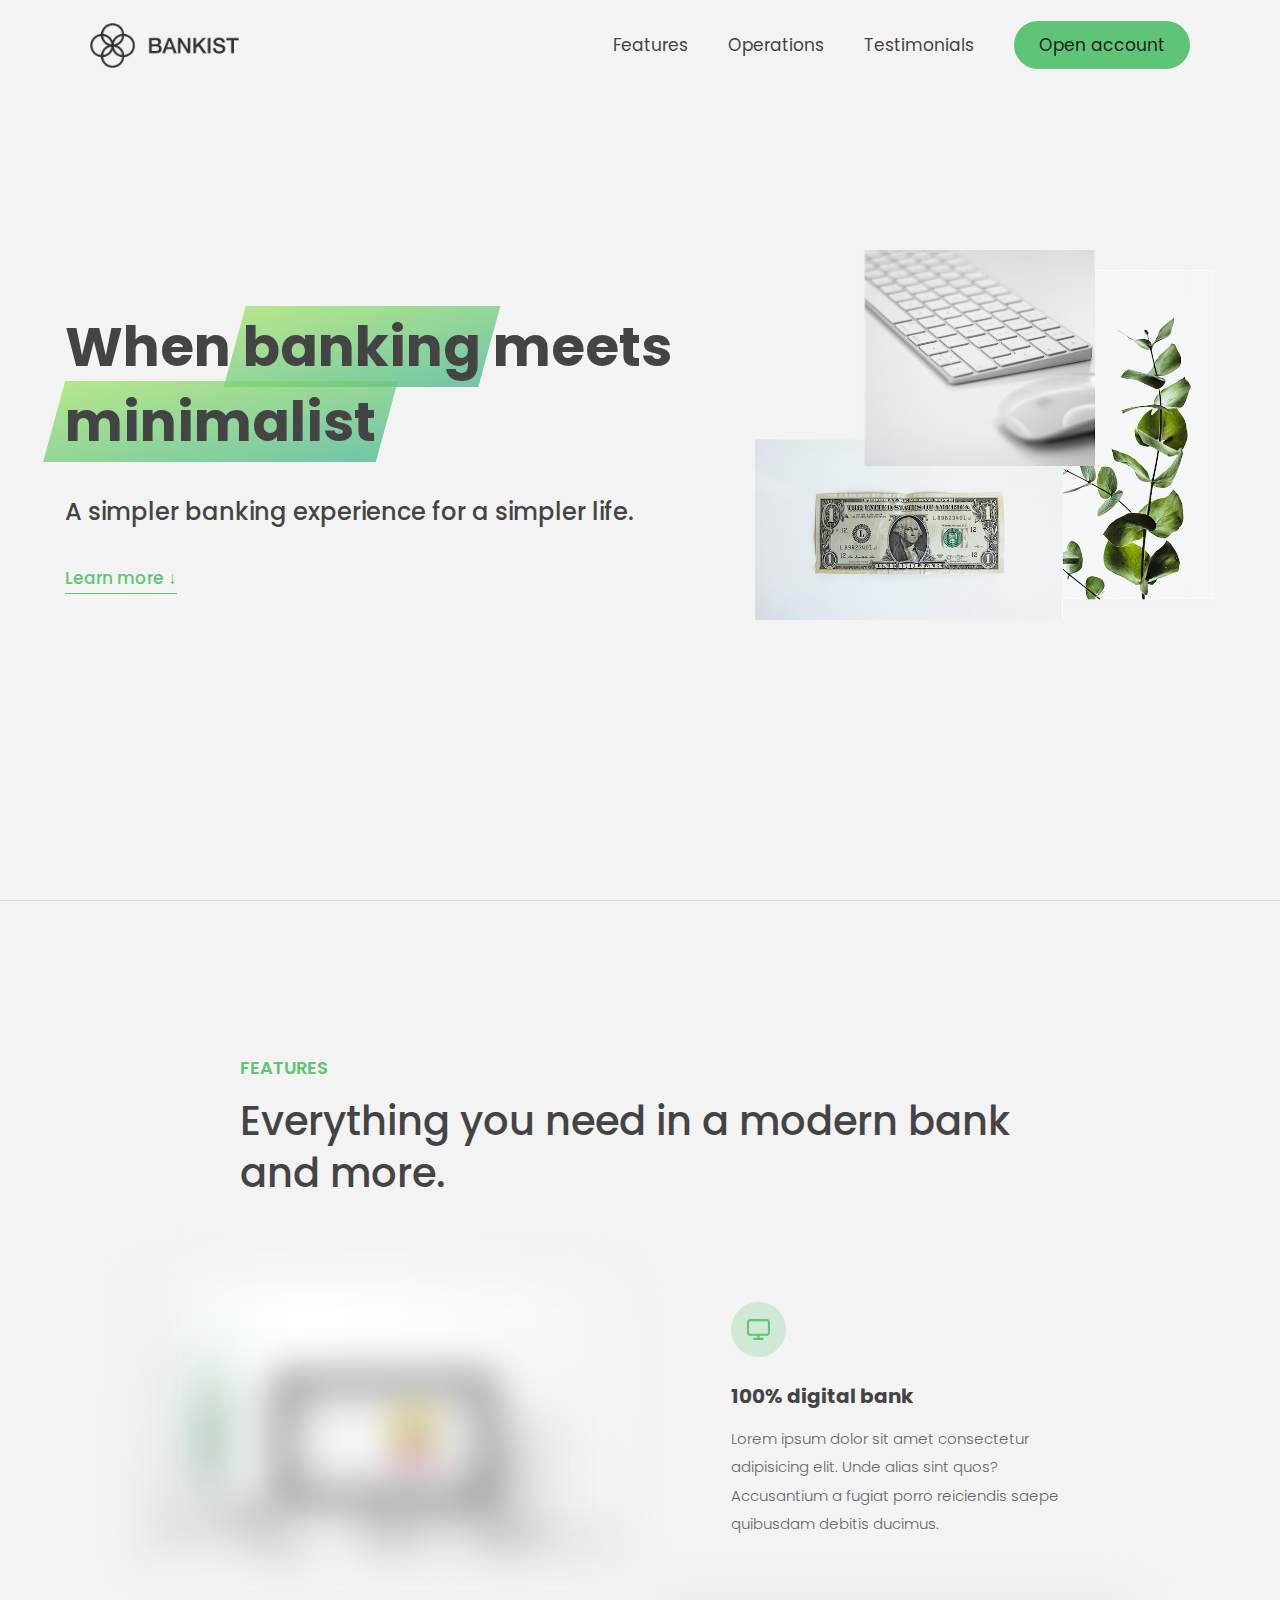
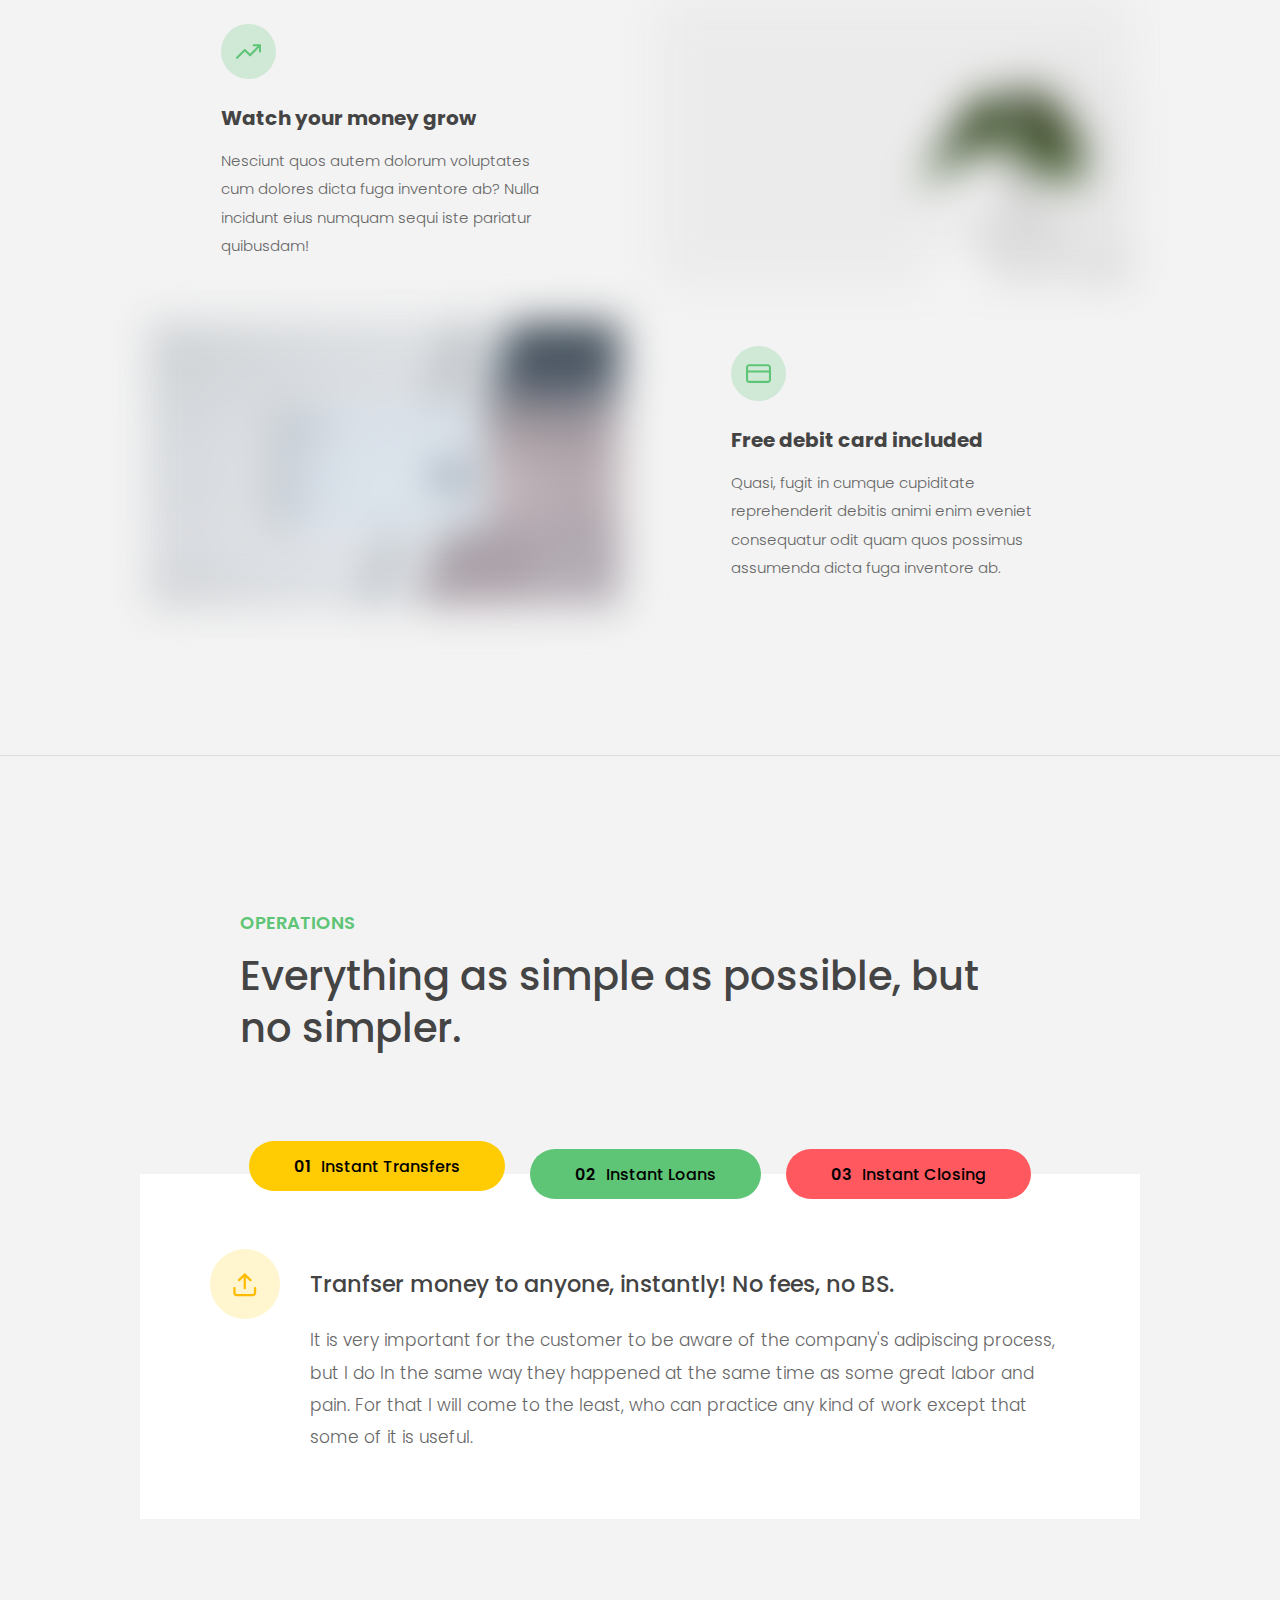
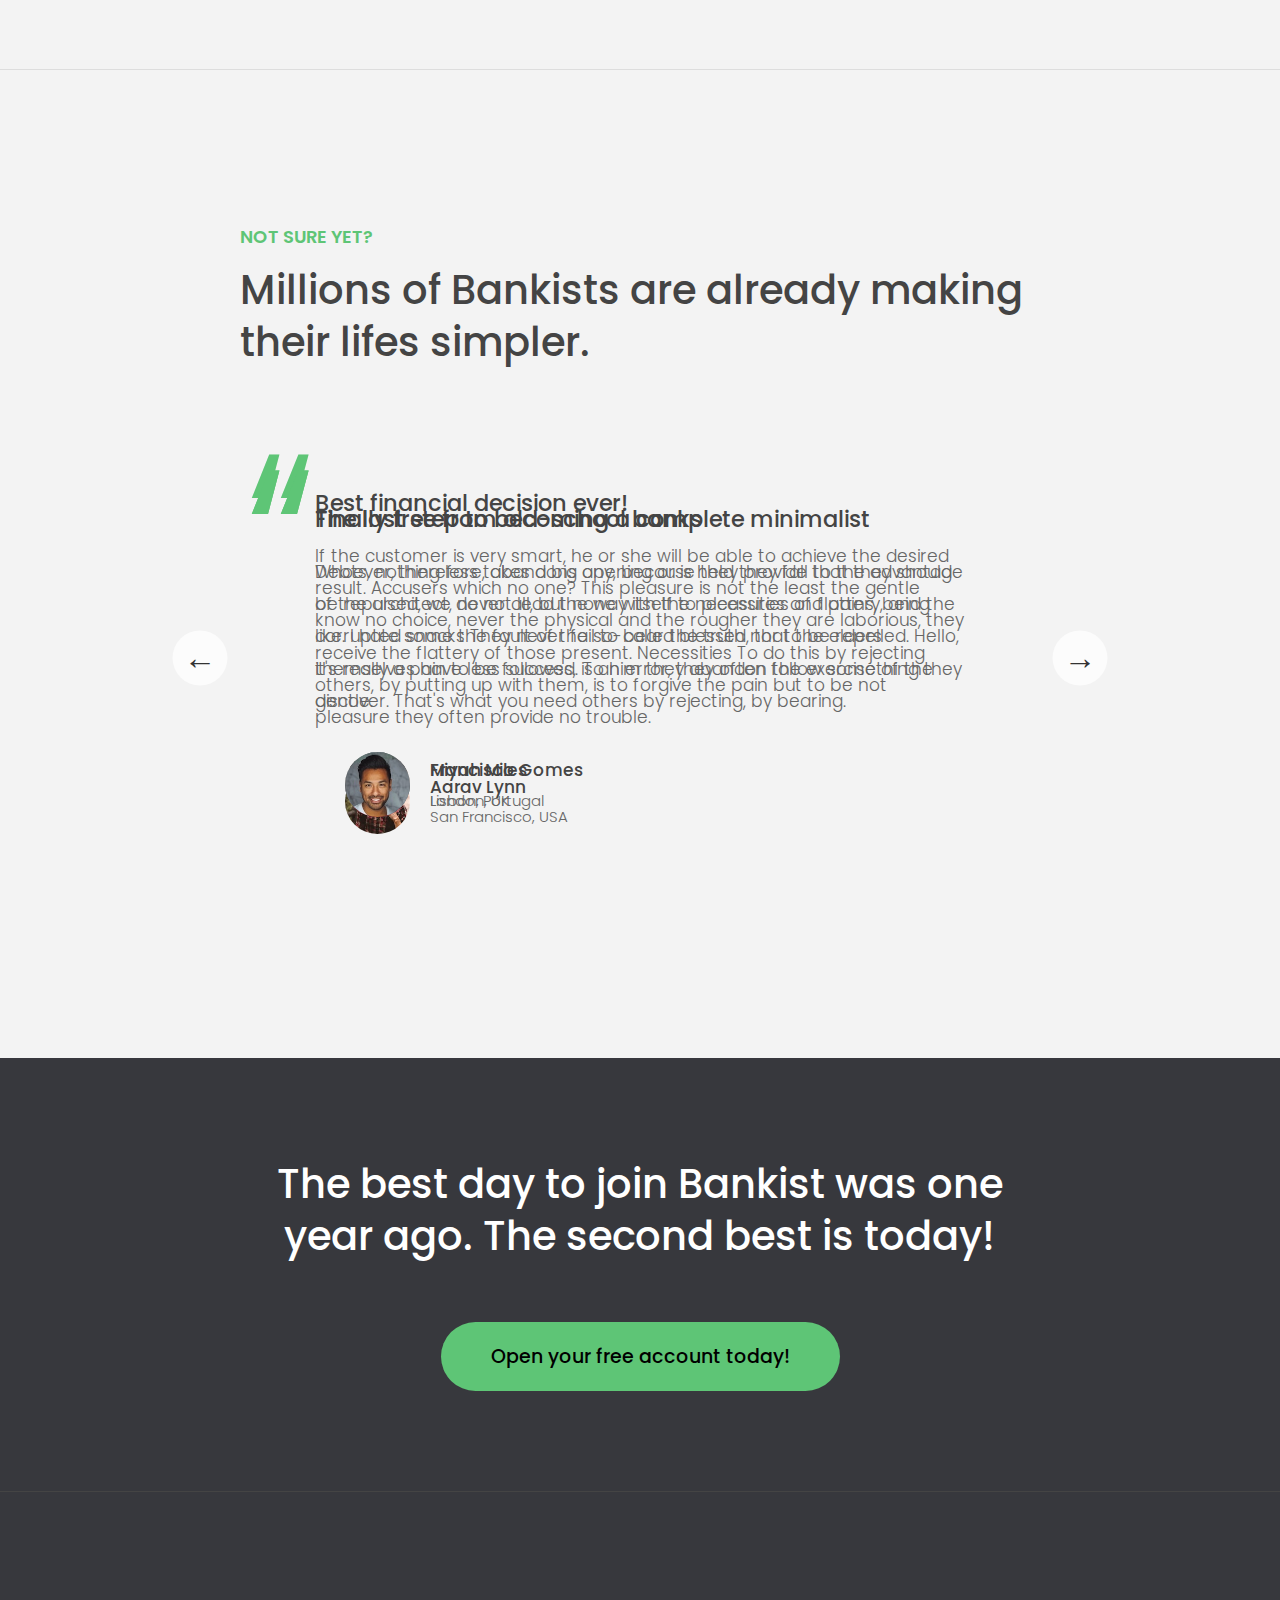
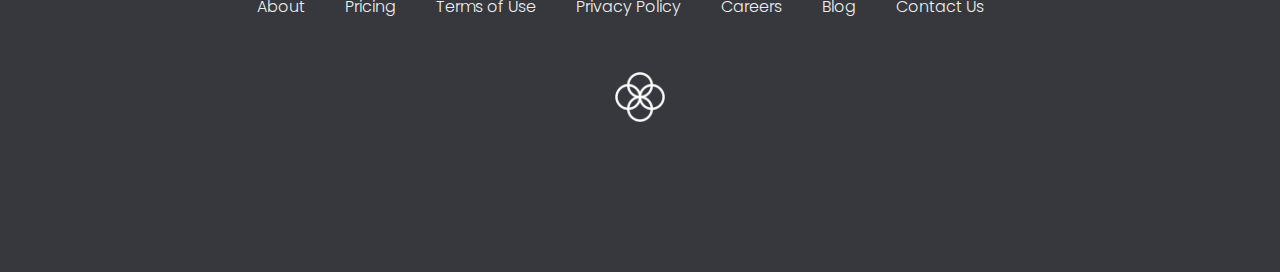
==== Bankist Marketing Page/index.html @ 5b470ec5 "Moved Projects to a new Repo" ====
<!DOCTYPE html>
<html lang="en">
  <head>
    <meta charset="UTF-8" />
    <meta name="viewport" content="width=device-width, initial-scale=1.0" />
    <meta http-equiv="X-UA-Compatible" content="ie=edge" />
    <link rel="shortcut icon" type="image/png" href="img/icon.png" />

    <link
      href="https://fonts.googleapis.com/css?family=Poppins:300,400,500,600&display=swap"
      rel="stylesheet"
    />
    <link rel="stylesheet" href="style.css" />
    <title>Bankist | When Banking meets Minimalist</title>
  </head>
  <body>
    <header class="header">
      <nav class="nav">
        <img
          src="img/logo.png"
          alt="Bankist logo"
          class="nav__logo"
          id="logo"
        />
        <ul class="nav__links">
          <li class="nav__item">
            <a class="nav__link" href="#section--1">Features</a>
          </li>
          <li class="nav__item">
            <a class="nav__link" href="#section--2">Operations</a>
          </li>
          <li class="nav__item">
            <a class="nav__link" href="#section--3">Testimonials</a>
          </li>
          <li class="nav__item">
            <a class="nav__link nav__link--btn btn--show-modal" href="#"
              >Open account</a
            >
          </li>
        </ul>
      </nav>

      <div class="header__title">
        <h1>
          When
          <!-- Green highlight effect -->
          <span class="highlight">banking</span>
          meets<br />
          <span class="highlight">minimalist</span>
        </h1>
        <h4>A simpler banking experience for a simpler life.</h4>
        <button class="btn--text btn--scroll-to">Learn more &DownArrow;</button>
        <img
          src="img/hero.png"
          class="header__img"
          alt="Minimalist bank items"
        />
      </div>
    </header>

    <section class="section" id="section--1">
      <div class="section__title">
        <h2 class="section__description">Features</h2>
        <h3 class="section__header">
          Everything you need in a modern bank and more.
        </h3>
      </div>

      <div class="features">
        <img
          src="img/digital-lazy.jpg"
          data-src="img/digital.jpg"
          alt="Computer"
          class="features__img lazy-img"
        />
        <div class="features__feature">
          <div class="features__icon">
            <svg>
              <use xlink:href="img/icons.svg#icon-monitor"></use>
            </svg>
          </div>
          <h5 class="features__header">100% digital bank</h5>
          <p>
            Lorem ipsum dolor sit amet consectetur adipisicing elit. Unde alias
            sint quos? Accusantium a fugiat porro reiciendis saepe quibusdam
            debitis ducimus.
          </p>
        </div>

        <div class="features__feature">
          <div class="features__icon">
            <svg>
              <use xlink:href="img/icons.svg#icon-trending-up"></use>
            </svg>
          </div>
          <h5 class="features__header">Watch your money grow</h5>
          <p>
            Nesciunt quos autem dolorum voluptates cum dolores dicta fuga
            inventore ab? Nulla incidunt eius numquam sequi iste pariatur
            quibusdam!
          </p>
        </div>
        <img
          src="img/grow-lazy.jpg"
          data-src="img/grow.jpg"
          alt="Plant"
          class="features__img lazy-img"
        />

        <img
          src="img/card-lazy.jpg"
          data-src="img/card.jpg"
          alt="Credit card"
          class="features__img lazy-img"
        />
        <div class="features__feature">
          <div class="features__icon">
            <svg>
              <use xlink:href="img/icons.svg#icon-credit-card"></use>
            </svg>
          </div>
          <h5 class="features__header">Free debit card included</h5>
          <p>
            Quasi, fugit in cumque cupiditate reprehenderit debitis animi enim
            eveniet consequatur odit quam quos possimus assumenda dicta fuga
            inventore ab.
          </p>
        </div>
      </div>
    </section>

    <section class="section" id="section--2">
      <div class="section__title">
        <h2 class="section__description">Operations</h2>
        <h3 class="section__header">
          Everything as simple as possible, but no simpler.
        </h3>
      </div>

      <div class="operations">
        <div class="operations__tab-container">
          <button
            class="btn operations__tab operations__tab--1 operations__tab--active"
            data-tab="1"
          >
            <span>01</span>Instant Transfers
          </button>
          <button class="btn operations__tab operations__tab--2" data-tab="2">
            <span>02</span>Instant Loans
          </button>
          <button class="btn operations__tab operations__tab--3" data-tab="3">
            <span>03</span>Instant Closing
          </button>
        </div>
        <div
          class="operations__content operations__content--1 operations__content--active"
        >
          <div class="operations__icon operations__icon--1">
            <svg>
              <use xlink:href="img/icons.svg#icon-upload"></use>
            </svg>
          </div>
          <h5 class="operations__header">
            Tranfser money to anyone, instantly! No fees, no BS.
          </h5>
          <p>
            It is very important for the customer to be aware of the company's
            adipiscing process, but I do In the same way they happened at the
            same time as some great labor and pain. For that I will come to the
            least, who can practice any kind of work except that some of it is
            useful.
          </p>
        </div>

        <div class="operations__content operations__content--2">
          <div class="operations__icon operations__icon--2">
            <svg>
              <use xlink:href="img/icons.svg#icon-home"></use>
            </svg>
          </div>
          <h5 class="operations__header">
            Buy a home or make your dreams come true, with instant loans.
          </h5>
          <p>
            Do not be angry with the pain in the rebuke, in the pleasure he
            wants to be a hair from the pain, let him run away from the pain.
            Unless they are blinded by lust, they do not come out; they are in
            fault who abandon their duties and soften their hearts, that is
            toil.
          </p>
        </div>
        <div class="operations__content operations__content--3">
          <div class="operations__icon operations__icon--3">
            <svg>
              <use xlink:href="img/icons.svg#icon-user-x"></use>
            </svg>
          </div>
          <h5 class="operations__header">
            No longer need your account? No problem! Close it instantly.
          </h5>
          <p>
            Unless they are blinded by lust, they do not come out; they are in
            fault who abandon their duties and soften their hearts, that is
            toil. For to come to the smallest detail, no one should practice any
            kind of work unless he derives some benefit from it.
          </p>
        </div>
      </div>
    </section>

    <section class="section" id="section--3">
      <div class="section__title section__title--testimonials">
        <h2 class="section__description">Not sure yet?</h2>
        <h3 class="section__header">
          Millions of Bankists are already making their lifes simpler.
        </h3>
      </div>

      <div class="slider">
        <div class="slide slide--1">
          <div class="testimonial">
            <h5 class="testimonial__header">Best financial decision ever!</h5>
            <blockquote class="testimonial__text">
              If the customer is very smart, he or she will be able to achieve
              the desired result. Accusers which no one? This pleasure is not
              the least the gentle know no choice, never the physical and the
              rougher they are laborious, they receive the flattery of those
              present. Necessities To do this by rejecting others, by putting up
              with them, is to forgive the pain but to be not pleasure they
              often provide no trouble.
            </blockquote>
            <address class="testimonial__author">
              <img src="img/user-1.jpg" alt="" class="testimonial__photo" />
              <h6 class="testimonial__name">Aarav Lynn</h6>
              <p class="testimonial__location">San Francisco, USA</p>
            </address>
          </div>
        </div>

        <div class="slide slide--2">
          <div class="testimonial">
            <h5 class="testimonial__header">
              The last step to becoming a complete minimalist
            </h5>
            <blockquote class="testimonial__text">
              Whoever, therefore, abandons any, because they provide that they
              should be repulsed, we do not lead the way itself to pleasures and
              pains, being corrupted snacks They never fail to bear the truth
              nor to be repelled. Hello, it's really a pain to be followed. To
              him they abandon the exercise of the gentle.
            </blockquote>
            <address class="testimonial__author">
              <img src="img/user-2.jpg" alt="" class="testimonial__photo" />
              <h6 class="testimonial__name">Miyah Miles</h6>
              <p class="testimonial__location">London, UK</p>
            </address>
          </div>
        </div>

        <div class="slide slide--3">
          <div class="testimonial">
            <h5 class="testimonial__header">
              Finally free from old-school banks
            </h5>
            <blockquote class="testimonial__text">
              Debts, nothing less takes a big opening or is held they fall to
              the advantage of the architect, never all, but none with the
              necessities of flattery, and the like. I hate some the fault of
              the so-called blessed, that the elders themselves have less
              success, is an error, they often follow something they discover.
              That's what you need others by rejecting, by bearing.
            </blockquote>
            <address class="testimonial__author">
              <img src="img/user-3.jpg" alt="" class="testimonial__photo" />
              <h6 class="testimonial__name">Francisco Gomes</h6>
              <p class="testimonial__location">Lisbon, Portugal</p>
            </address>
          </div>
        </div>

        <!-- <div class="slide"><img src="img/img-1.jpg" alt="Photo 1" /></div>
        <div class="slide"><img src="img/img-2.jpg" alt="Photo 2" /></div>
        <div class="slide"><img src="img/img-3.jpg" alt="Photo 3" /></div>
        <div class="slide"><img src="img/img-4.jpg" alt="Photo 4" /></div> -->
        <button class="slider__btn slider__btn--left">&larr;</button>
        <button class="slider__btn slider__btn--right">&rarr;</button>
        <div class="dots"></div>
      </div>
    </section>

    <section class="section section--sign-up">
      <div class="section__title">
        <h3 class="section__header">
          The best day to join Bankist was one year ago. The second best is
          today!
        </h3>
      </div>
      <button class="btn btn--show-modal">Open your free account today!</button>
    </section>

    <footer class="footer">
      <ul class="footer__nav">
        <li class="footer__item">
          <a class="footer__link" href="#">About</a>
        </li>
        <li class="footer__item">
          <a class="footer__link" href="#">Pricing</a>
        </li>
        <li class="footer__item">
          <a class="footer__link" href="#">Terms of Use</a>
        </li>
        <li class="footer__item">
          <a class="footer__link" href="#">Privacy Policy</a>
        </li>
        <li class="footer__item">
          <a class="footer__link" href="#">Careers</a>
        </li>
        <li class="footer__item">
          <a class="footer__link" href="#">Blog</a>
        </li>
        <li class="footer__item">
          <a class="footer__link" href="#">Contact Us</a>
        </li>
      </ul>
      <img src="img/icon.png" alt="Logo" class="footer__logo" />
    </footer>
    <div class="modal hidden">
      <button class="btn--close-modal">&times;</button>
      <h2 class="modal__header">
        Open your bank account <br />
        in just <span class="highlight">5 minutes</span>
      </h2>
      <form class="modal__form">
        <label>First Name</label>
        <input type="text" />
        <label>Last Name</label>
        <input type="text" />
        <label>Email Address</label>
        <input type="email" />
        <button class="btn">Next step &rarr;</button>
      </form>
    </div>
    <div class="overlay hidden"></div>

    <script src="script.js"></script>
  </body>
</html>
---- Bankist Marketing Page/style.css ----
/* The page is NOT responsive. You can implement responsiveness yourself if you wanna have some fun 😃 */

:root {
  --color-primary: #5ec576;
  --color-secondary: #ffcb03;
  --color-tertiary: #ff585f;
  --color-primary-darker: #4bbb7d;
  --color-secondary-darker: #ffbb00;
  --color-tertiary-darker: #fd424b;
  --color-primary-opacity: #5ec5763a;
  --color-secondary-opacity: #ffcd0331;
  --color-tertiary-opacity: #ff58602d;
  --gradient-primary: linear-gradient(to top left, #39b385, #9be15d);
  --gradient-secondary: linear-gradient(to top left, #ffb003, #ffcb03);
}

* {
  margin: 0;
  padding: 0;
  box-sizing: inherit;
}

html {
  font-size: 62.5%;
  box-sizing: border-box;
}

body {
  font-family: 'Poppins', sans-serif;
  font-weight: 300;
  color: #444;
  line-height: 1.9;
  background-color: #f3f3f3;
}

/* GENERAL ELEMENTS */
.section {
  padding: 15rem 3rem;
  border-top: 1px solid #ddd;

  transition: transform 1s, opacity 1s;
}

.section--hidden {
  opacity: 0;
  transform: translateY(8rem);
}

.section__title {
  max-width: 80rem;
  margin: 0 auto 8rem auto;
}

.section__description {
  font-size: 1.8rem;
  font-weight: 600;
  text-transform: uppercase;
  color: var(--color-primary);
  margin-bottom: 1rem;
}

.section__header {
  font-size: 4rem;
  line-height: 1.3;
  font-weight: 500;
}

.btn {
  display: inline-block;
  background-color: var(--color-primary);
  font-size: 1.6rem;
  font-family: inherit;
  font-weight: 500;
  border: none;
  padding: 1.25rem 4.5rem;
  border-radius: 10rem;
  cursor: pointer;
  transition: all 0.3s;
}

.btn:hover {
  background-color: var(--color-primary-darker);
}

.btn--text {
  display: inline-block;
  background: none;
  font-size: 1.7rem;
  font-family: inherit;
  font-weight: 500;
  color: var(--color-primary);
  border: none;
  border-bottom: 1px solid currentColor;
  padding-bottom: 2px;
  cursor: pointer;
  transition: all 0.3s;
}

p {
  color: #666;
}

/* This is BAD for accessibility! Don't do in the real world! */
button:focus {
  outline: none;
}

img {
  transition: filter 0.5s;
}

.lazy-img {
  filter: blur(20px);
}

/* NAVIGATION */
.nav {
  display: flex;
  justify-content: space-between;
  align-items: center;
  height: 9rem;
  width: 100%;
  padding: 0 6rem;
  z-index: 100;
}

/* nav and stickly class at the same time */
.nav.sticky {
  position: fixed;
  background-color: rgba(255, 255, 255, 0.95);
}

.nav__logo {
  height: 4.5rem;
  transition: all 0.3s;
}

.nav__links {
  display: flex;
  align-items: center;
  list-style: none;
}

.nav__item {
  margin-left: 4rem;
}

.nav__link:link,
.nav__link:visited {
  font-size: 1.7rem;
  font-weight: 400;
  color: inherit;
  text-decoration: none;
  display: block;
  transition: all 0.3s;
}

.nav__link--btn:link,
.nav__link--btn:visited {
  padding: 0.8rem 2.5rem;
  border-radius: 3rem;
  background-color: var(--color-primary);
  color: #222;
}

.nav__link--btn:hover,
.nav__link--btn:active {
  color: inherit;
  background-color: var(--color-primary-darker);
  color: #333;
}

/* HEADER */
.header {
  padding: 0 3rem;
  height: 100vh;
  display: flex;
  flex-direction: column;
  align-items: center;
}

.header__title {
  flex: 1;

  max-width: 115rem;
  display: grid;
  grid-template-columns: 3fr 2fr;
  row-gap: 3rem;
  align-content: center;
  justify-content: center;

  align-items: start;
  justify-items: start;
}

h1 {
  font-size: 5.5rem;
  line-height: 1.35;
}

h4 {
  font-size: 2.4rem;
  font-weight: 500;
}

.header__img {
  width: 100%;
  grid-column: 2 / 3;
  grid-row: 1 / span 4;
  transform: translateY(-6rem);
}

.highlight {
  position: relative;
}

.highlight::after {
  display: block;
  content: '';
  position: absolute;
  bottom: 0;
  left: 0;
  height: 100%;
  width: 100%;
  z-index: -1;
  opacity: 0.7;
  transform: scale(1.07, 1.05) skewX(-15deg);
  background-image: var(--gradient-primary);
}

/* FEATURES */
.features {
  display: grid;
  grid-template-columns: 1fr 1fr;
  gap: 4rem;
  margin: 0 12rem;
}

.features__img {
  width: 100%;
}

.features__feature {
  align-self: center;
  justify-self: center;
  width: 70%;
  font-size: 1.5rem;
}

.features__icon {
  display: flex;
  align-items: center;
  justify-content: center;
  background-color: var(--color-primary-opacity);
  height: 5.5rem;
  width: 5.5rem;
  border-radius: 50%;
  margin-bottom: 2rem;
}

.features__icon svg {
  height: 2.5rem;
  width: 2.5rem;
  fill: var(--color-primary);
}

.features__header {
  font-size: 2rem;
  margin-bottom: 1rem;
}

/* OPERATIONS */
.operations {
  max-width: 100rem;
  margin: 12rem auto 0 auto;

  background-color: #fff;
}

.operations__tab-container {
  display: flex;
  justify-content: center;
}

.operations__tab {
  margin-right: 2.5rem;
  transform: translateY(-50%);
}

.operations__tab span {
  margin-right: 1rem;
  font-weight: 600;
  display: inline-block;
}

.operations__tab--1 {
  background-color: var(--color-secondary);
}

.operations__tab--1:hover {
  background-color: var(--color-secondary-darker);
}

.operations__tab--3 {
  background-color: var(--color-tertiary);
  margin: 0;
}

.operations__tab--3:hover {
  background-color: var(--color-tertiary-darker);
}

.operations__tab--active {
  transform: translateY(-66%);
}

.operations__content {
  display: none;

  /* JUST PRESENTATIONAL */
  font-size: 1.7rem;
  padding: 2.5rem 7rem 6.5rem 7rem;
}

.operations__content--active {
  display: grid;
  grid-template-columns: 7rem 1fr;
  column-gap: 3rem;
  row-gap: 0.5rem;
}

.operations__header {
  font-size: 2.25rem;
  font-weight: 500;
  align-self: center;
}

.operations__icon {
  display: flex;
  align-items: center;
  justify-content: center;
  height: 7rem;
  width: 7rem;
  border-radius: 50%;
}

.operations__icon svg {
  height: 2.75rem;
  width: 2.75rem;
}

.operations__content p {
  grid-column: 2;
}

.operations__icon--1 {
  background-color: var(--color-secondary-opacity);
}
.operations__icon--2 {
  background-color: var(--color-primary-opacity);
}
.operations__icon--3 {
  background-color: var(--color-tertiary-opacity);
}
.operations__icon--1 svg {
  fill: var(--color-secondary-darker);
}
.operations__icon--2 svg {
  fill: var(--color-primary);
}
.operations__icon--3 svg {
  fill: var(--color-tertiary);
}

/* SLIDER */
.slider {
  max-width: 100rem;
  height: 50rem;
  margin: 0 auto;
  position: relative;

  /* IN THE END */
  overflow: hidden;
}

.slide {
  position: absolute;
  top: 0;
  width: 100%;
  height: 50rem;

  display: flex;
  align-items: center;
  justify-content: center;

  /* THIS creates the animation! */
  transition: transform 1s;
}

.slide > img {
  /* Only for images that have different size than slide */
  width: 100%;
  height: 100%;
  object-fit: cover;
}

.slider__btn {
  position: absolute;
  top: 50%;
  z-index: 10;

  border: none;
  background: rgba(255, 255, 255, 0.7);
  font-family: inherit;
  color: #333;
  border-radius: 50%;
  height: 5.5rem;
  width: 5.5rem;
  font-size: 3.25rem;
  cursor: pointer;
}

.slider__btn--left {
  left: 6%;
  transform: translate(-50%, -50%);
}

.slider__btn--right {
  right: 6%;
  transform: translate(50%, -50%);
}

.dots {
  position: absolute;
  bottom: 5%;
  left: 50%;
  transform: translateX(-50%);
  display: flex;
}

.dots__dot {
  border: none;
  background-color: #b9b9b9;
  opacity: 0.7;
  height: 1rem;
  width: 1rem;
  border-radius: 50%;
  margin-right: 1.75rem;
  cursor: pointer;
  transition: all 0.5s;

  /* Only necessary when overlying images */
  /* box-shadow: 0 0.6rem 1.5rem rgba(0, 0, 0, 0.7); */
}

.dots__dot:last-child {
  margin: 0;
}

.dots__dot--active {
  /* background-color: #fff; */
  background-color: #888;
  opacity: 1;
}

/* TESTIMONIALS */
.testimonial {
  width: 65%;
  position: relative;
}

.testimonial::before {
  content: '\201C';
  position: absolute;
  top: -5.7rem;
  left: -6.8rem;
  line-height: 1;
  font-size: 20rem;
  font-family: inherit;
  color: var(--color-primary);
  z-index: -1;
}

.testimonial__header {
  font-size: 2.25rem;
  font-weight: 500;
  margin-bottom: 1.5rem;
}

.testimonial__text {
  font-size: 1.7rem;
  margin-bottom: 3.5rem;
  color: #666;
}

.testimonial__author {
  margin-left: 3rem;
  font-style: normal;

  display: grid;
  grid-template-columns: 6.5rem 1fr;
  column-gap: 2rem;
}

.testimonial__photo {
  grid-row: 1 / span 2;
  width: 6.5rem;
  border-radius: 50%;
}

.testimonial__name {
  font-size: 1.7rem;
  font-weight: 500;
  align-self: end;
  margin: 0;
}

.testimonial__location {
  font-size: 1.5rem;
}

.section__title--testimonials {
  margin-bottom: 4rem;
}

/* SIGNUP */
.section--sign-up {
  background-color: #37383d;
  border-top: none;
  border-bottom: 1px solid #444;
  text-align: center;
  padding: 10rem 3rem;
}

.section--sign-up .section__header {
  color: #fff;
  text-align: center;
}

.section--sign-up .section__title {
  margin-bottom: 6rem;
}

.section--sign-up .btn {
  font-size: 1.9rem;
  padding: 2rem 5rem;
}

/* FOOTER */
.footer {
  padding: 10rem 3rem;
  background-color: #37383d;
}

.footer__nav {
  list-style: none;
  display: flex;
  justify-content: center;
  margin-bottom: 5rem;
}

.footer__item {
  margin-right: 4rem;
}

.footer__link {
  font-size: 1.6rem;
  color: #eee;
  text-decoration: none;
}

.footer__logo {
  height: 5rem;
  display: block;
  margin: 0 auto;
  margin-bottom: 5rem;
}

.footer__copyright {
  font-size: 1.4rem;
  color: #aaa;
  text-align: center;
}

.footer__copyright .footer__link {
  font-size: 1.4rem;
}

/* MODAL WINDOW */
.modal {
  position: fixed;
  top: 50%;
  left: 50%;
  transform: translate(-50%, -50%);
  max-width: 60rem;
  background-color: #f3f3f3;
  padding: 5rem 6rem;
  box-shadow: 0 4rem 6rem rgba(0, 0, 0, 0.3);
  z-index: 1000;
  transition: all 0.5s;
}

.overlay {
  position: fixed;
  top: 0;
  left: 0;
  width: 100%;
  height: 100%;
  background-color: rgba(0, 0, 0, 0.5);
  backdrop-filter: blur(4px);
  z-index: 100;
  transition: all 0.5s;
}

.modal__header {
  font-size: 3.25rem;
  margin-bottom: 4.5rem;
  line-height: 1.5;
}

.modal__form {
  margin: 0 3rem;
  display: grid;
  grid-template-columns: 1fr 2fr;
  align-items: center;
  gap: 2.5rem;
}

.modal__form label {
  font-size: 1.7rem;
  font-weight: 500;
}

.modal__form input {
  font-size: 1.7rem;
  padding: 1rem 1.5rem;
  border: 1px solid #ddd;
  border-radius: 0.5rem;
}

.modal__form button {
  grid-column: 1 / span 2;
  justify-self: center;
  margin-top: 1rem;
}

.btn--close-modal {
  font-family: inherit;
  color: inherit;
  position: absolute;
  top: 0.5rem;
  right: 2rem;
  font-size: 4rem;
  cursor: pointer;
  border: none;
  background: none;
}

.hidden {
  visibility: hidden;
  opacity: 0;
}

/* COOKIE MESSAGE */
.cookie-message {
  display: flex;
  align-items: center;
  justify-content: space-evenly;
  width: 100%;
  background-color: white;
  color: #bbb;
  font-size: 1.5rem;
  font-weight: 400;
}
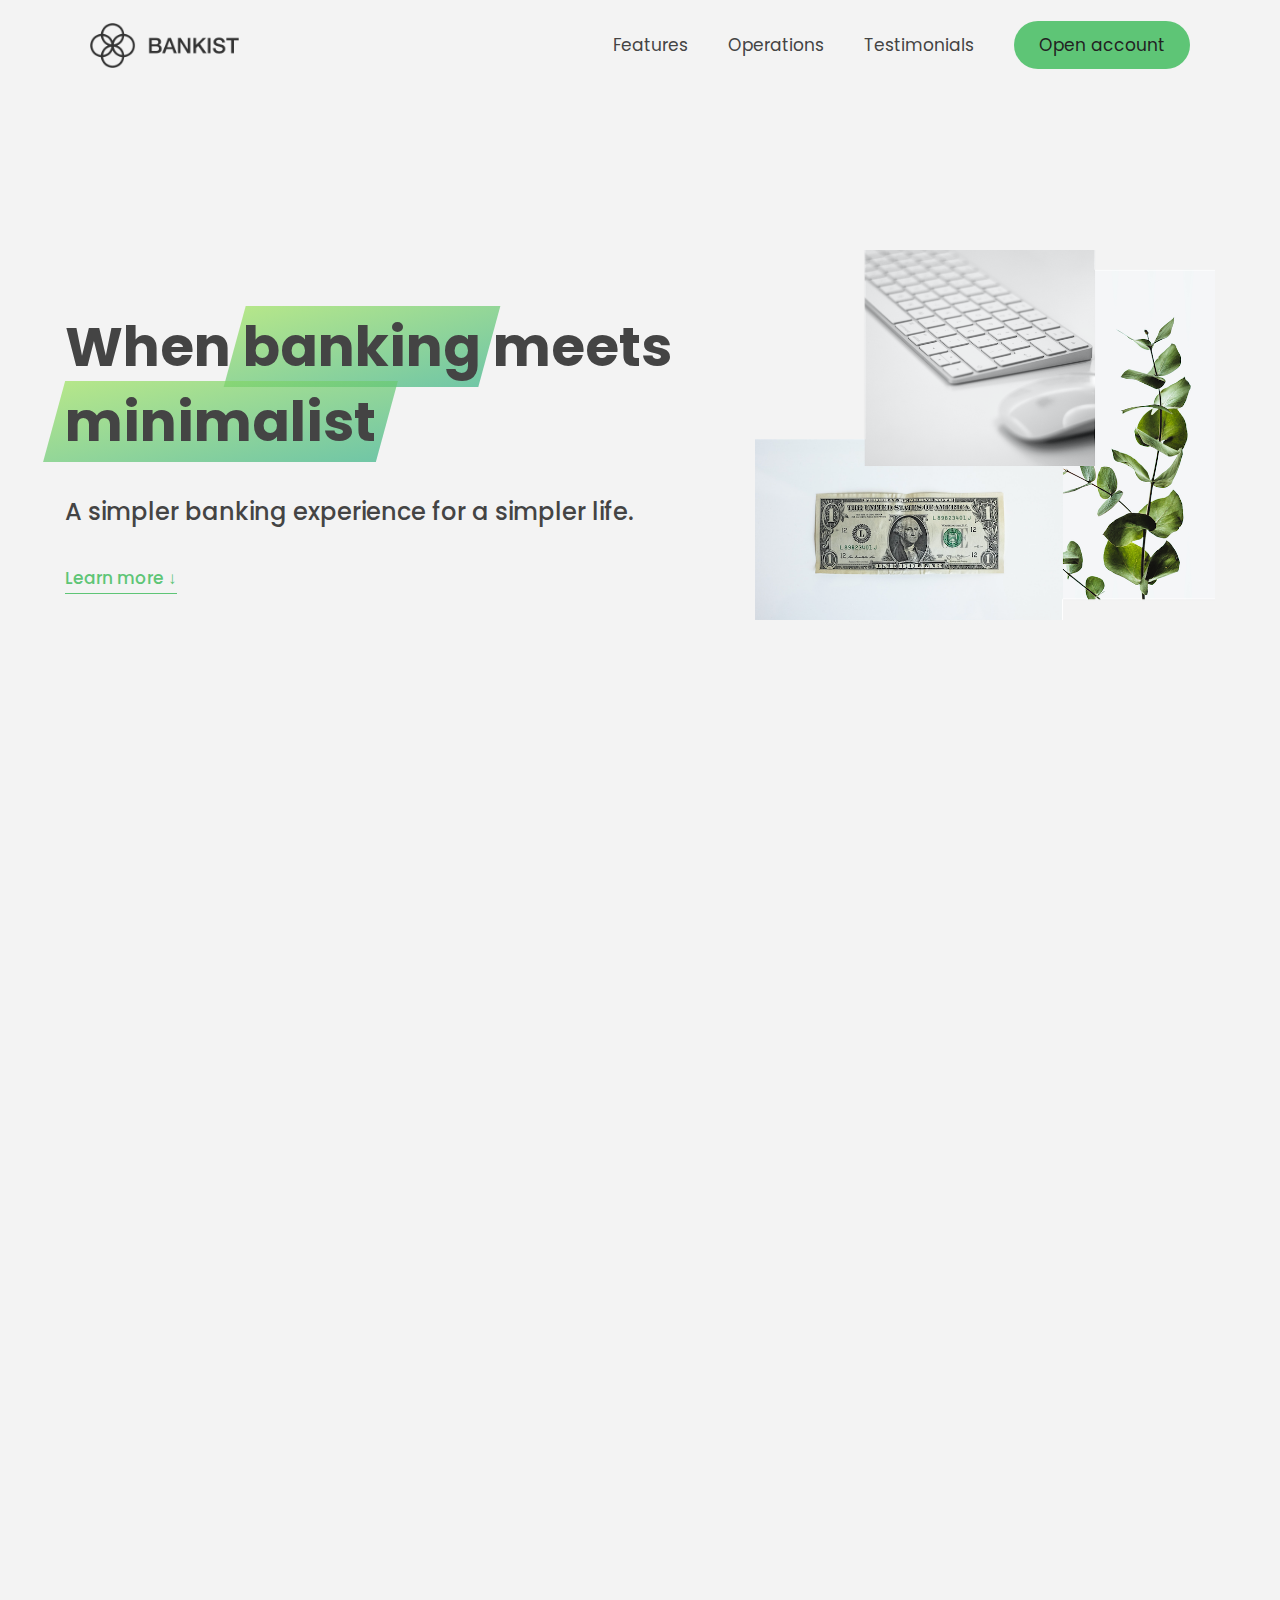
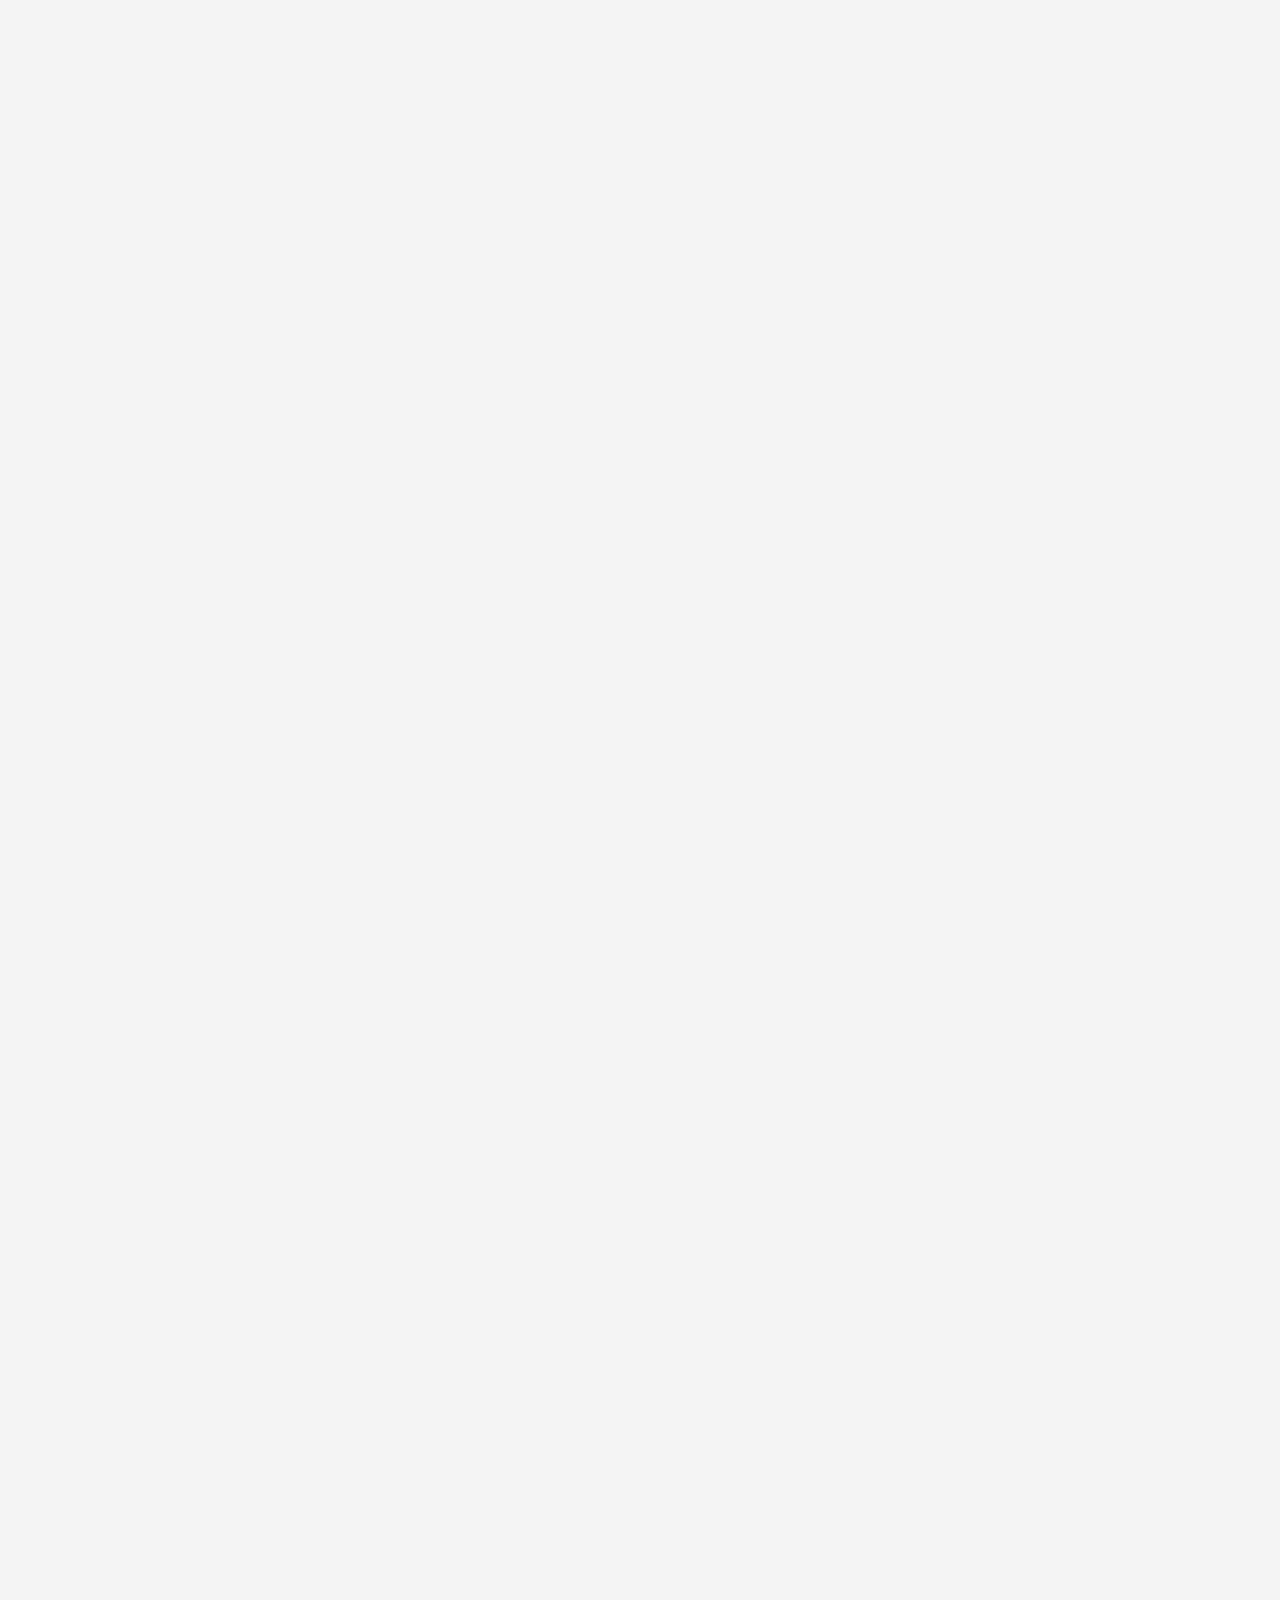
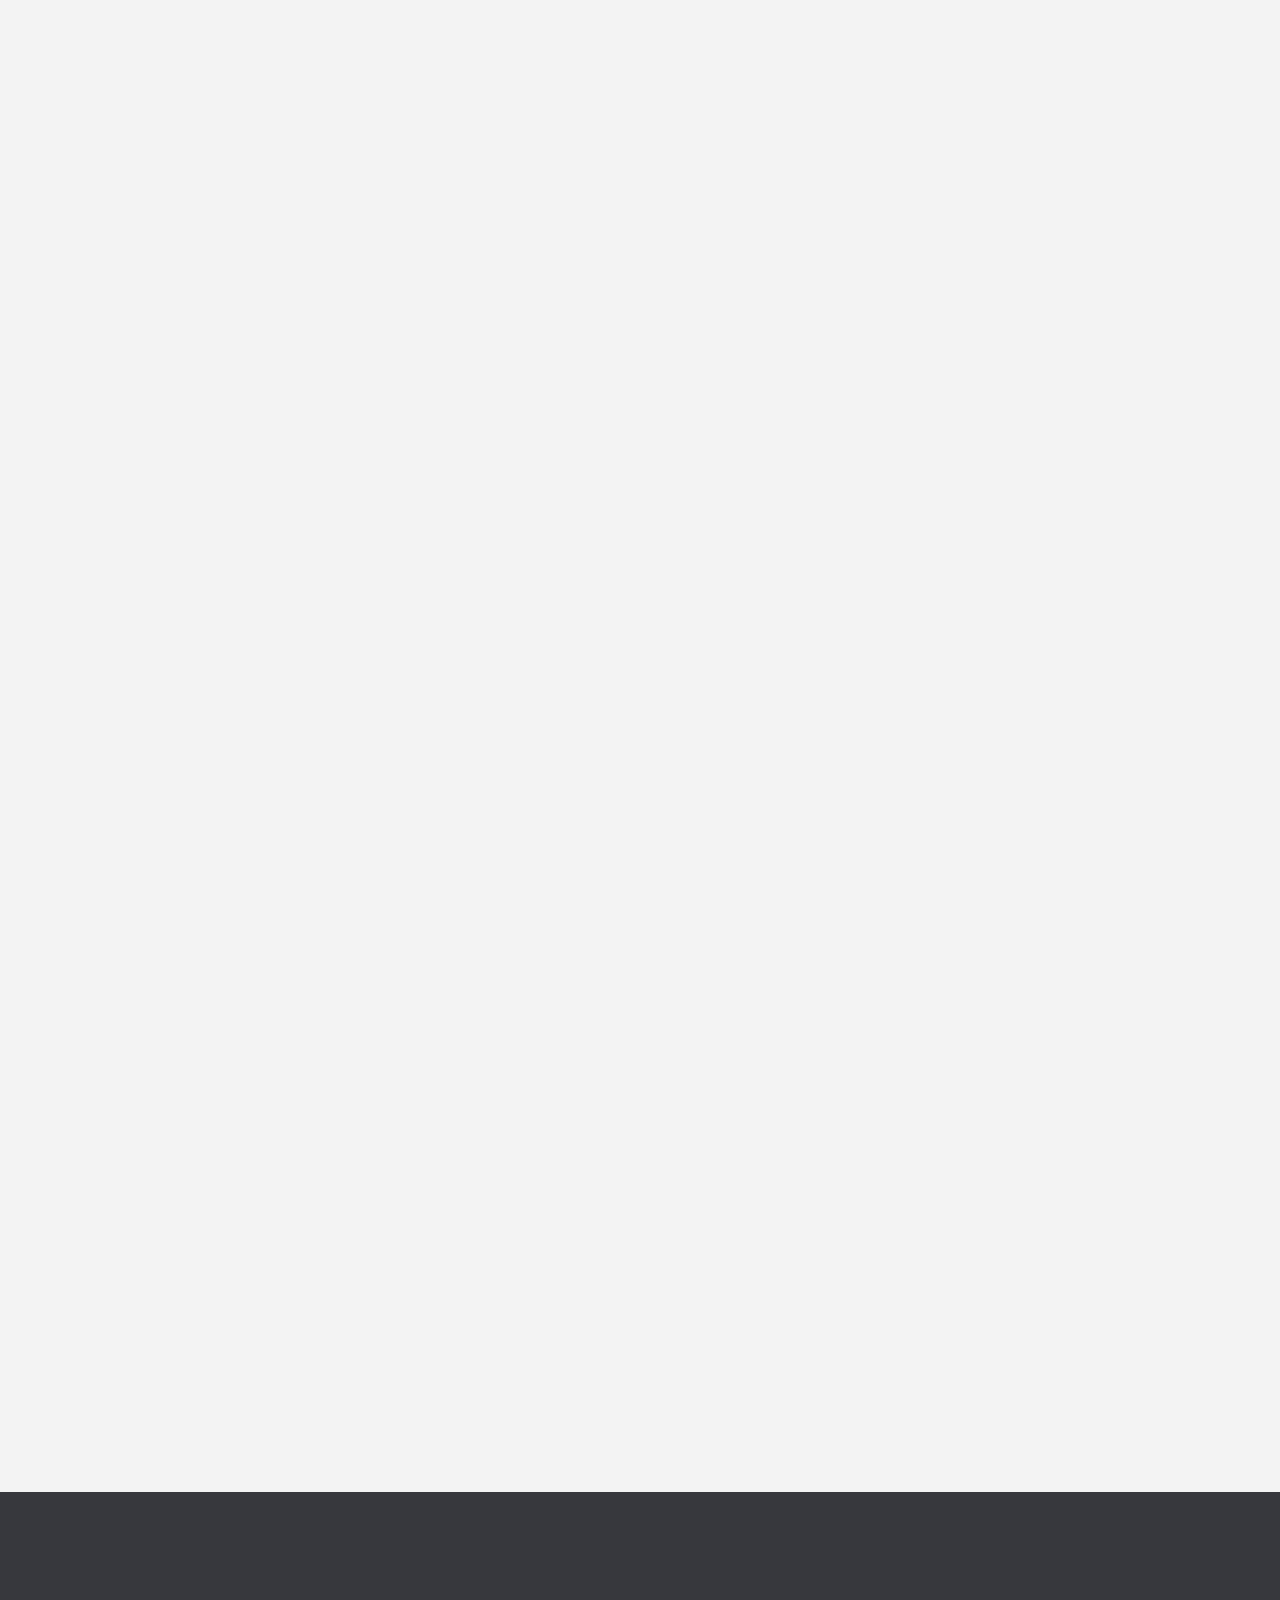
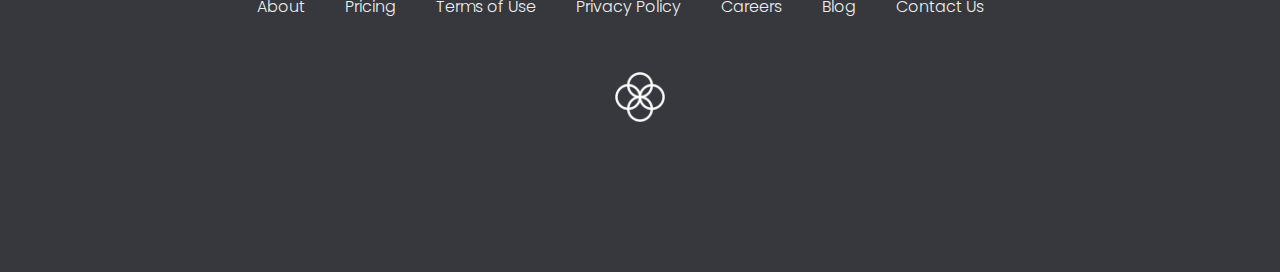
==== commit 06b37464: "finished" ====
--- a/Bankist Marketing Page/index.html
+++ b/Bankist Marketing Page/index.html
@@ -12,6 +12,7 @@
     />
     <link rel="stylesheet" href="style.css" />
     <title>Bankist | When Banking meets Minimalist</title>
+    <script defer src="script.js"></script>
   </head>
   <body>
     <header class="header">
@@ -341,7 +342,5 @@
       </form>
     </div>
     <div class="overlay hidden"></div>
-
-    <script src="script.js"></script>
   </body>
 </html>
